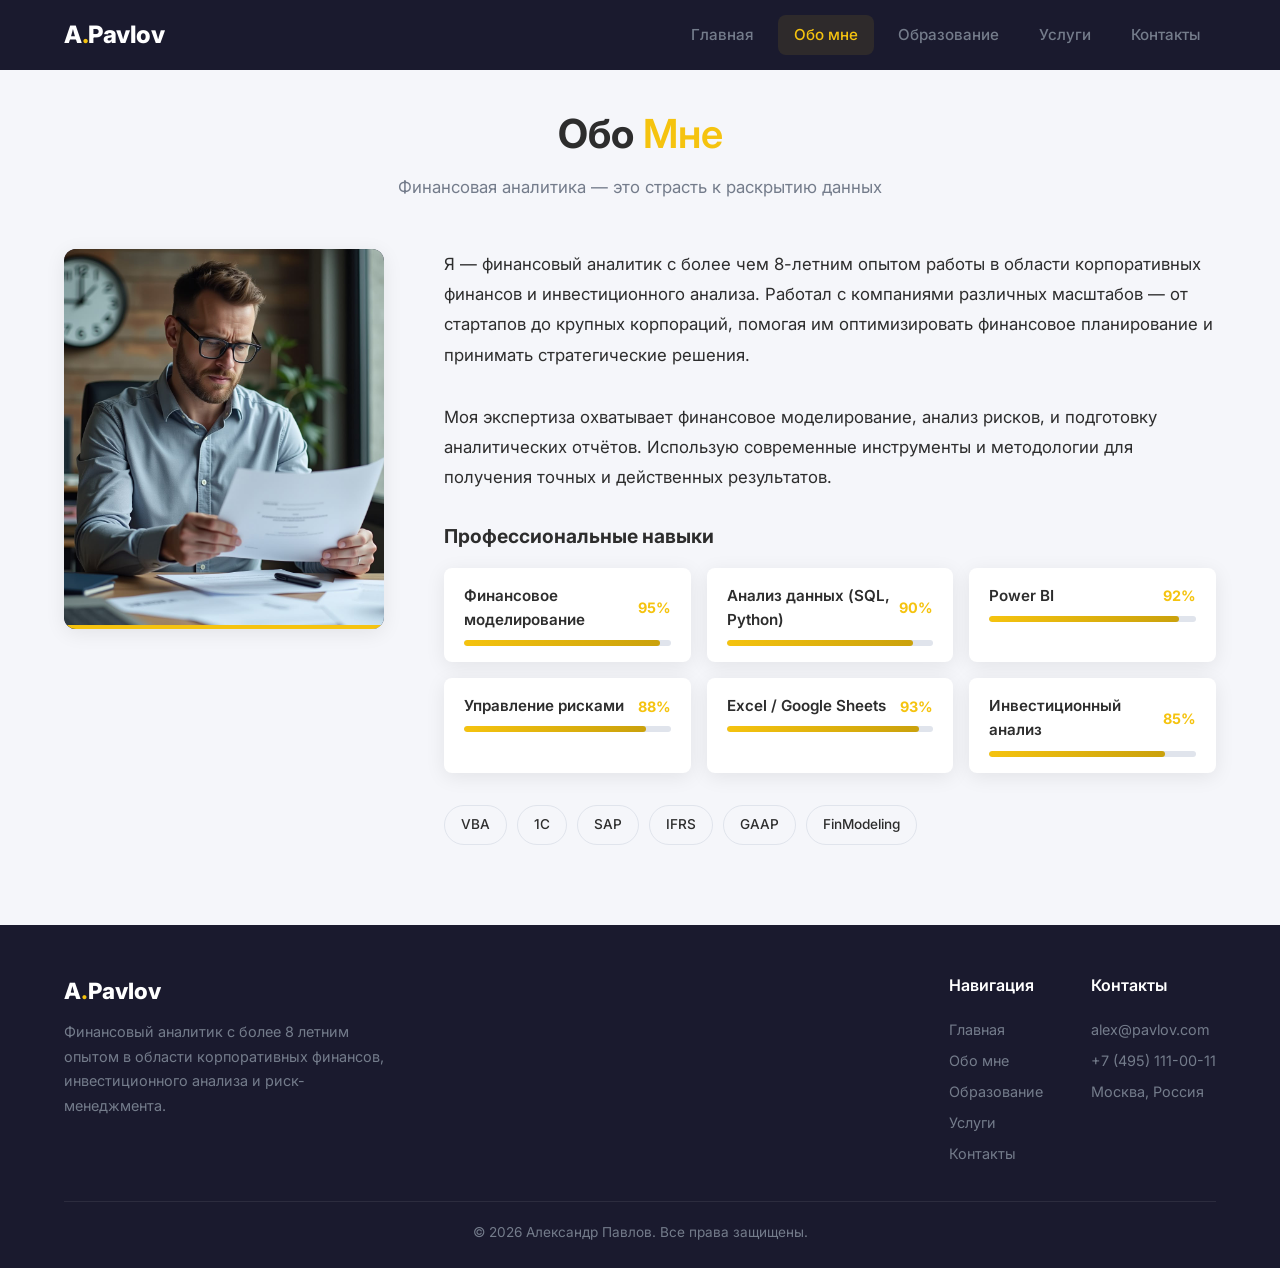
==== about.html @ 4148dcb4 "About секция + JS скрипты анимации" ====
<!DOCTYPE html>
<html lang="en">
<head>
    <meta charset="UTF-8">
    <meta name="viewport" content="width=device-width, initial-scale=1.0">
    <link rel="stylesheet" href="css/header.css">
    <link rel="stylesheet" href="css/navbar.css">
    <link rel="stylesheet" href="css/about.css">
    <link rel="stylesheet" href="css/footer.css">

    <title>PortfolioFinAnalitic</title>

</head>

<body>
    <nav class="navbar" id="navbar">
        <div class="container">
            <a href="index.html" class="navbar__logo">A<span>.</span>Pavlov</a>
            <div class="navbar__links" id="navLinks">
                <a href="index.html" class="navbar__link">Главная</a>
                <a href="about.html" class="navbar__link active">Обо мне</a>
                <a href="education.html" class="navbar__link">Образование</a>
                <a href="services.html" class="navbar__link">Услуги</a>
                <a href="contact.html" class="navbar__link">Контакты</a>
            </div>
            <button class="navbar__burger" id="burger" aria-label="Меню">
                <span></span>
                <span></span>
                <span></span>
            </button>
        </div>
    </nav>

    <!-- About section desig -->
    <section class="about">
        <div class="container">
            <h2 class="section-title reveal">Обо <span>Мне</span></h2>
            <p class="section-subtitle reveal">
                Финансовая аналитика — это страсть к раскрытию данных
            </p>

            <div class="about__content">
                <div class="about__image reveal">
                    <div class="about__photo">
                        <img src="img/about.jpg" alt="Александр Павлов" class="about__photo-img">
                        <div class="about__photo-ring"></div>
                    </div>
                </div>
                <div class="about__info">
                    <p class="about__bio reveal">
                        Я — финансовый аналитик с более чем 8-летним опытом работы в области 
                        корпоративных финансов и инвестиционного анализа. Работал с компаниями 
                        различных масштабов — от стартапов до крупных корпораций, помогая им 
                        оптимизировать финансовое планирование и принимать стратегические решения.
                    </p>
                    <p class="about__bio reveal">
                        Моя экспертиза охватывает финансовое моделирование, анализ рисков, и подготовку аналитических отчётов. 
                        Использую современные инструменты и методологии для получения точных и действенных результатов.
                    </p>

                    <h3 class="about__skills-title reveal">Профессиональные навыки</h3>
                    <div class="about__skills reveal">
                        <div class="about__skill" data-skill="95">
                            <div class="about__skill-header">
                                <span class="about__skill-name">Финансовое моделирование</span>
                                <span class="about__skill-percent">95%</span>
                            </div>
                            <div class="about__skill-bar">
                                <div class="about__skill-fill"></div>
                            </div>
                        </div>
                        <div class="about__skill" data-skill="90">
                            <div class="about__skill-header">
                                <span class="about__skill-name">Анализ данных (SQL, Python)</span>
                                <span class="about__skill-percent">90%</span>
                            </div>
                            <div class="about__skill-bar">
                                <div class="about__skill-fill"></div>
                            </div>
                        </div>
                        <div class="about__skill" data-skill="92">
                            <div class="about__skill-header">
                                <span class="about__skill-name">Power BI</span>
                                <span class="about__skill-percent">92%</span>
                            </div>
                            <div class="about__skill-bar">
                                <div class="about__skill-fill"></div>
                            </div>
                        </div>

                        <div class="about__skill" data-skill="88">
                            <div class="about__skill-header">
                                <span class="about__skill-name">Управление рисками</span>
                                <span class="about__skill-percent">88%</span>
                            </div>
                            <div class="about__skill-bar">
                                <div class="about__skill-fill"></div>
                            </div>
                        </div>
                        
                        <div class="about__skill" data-skill="93">
                            <div class="about__skill-header">
                                <span class="about__skill-name">Excel / Google Sheets</span>
                                <span class="about__skill-percent">93%</span>
                            </div>
                            <div class="about__skill-bar">
                                <div class="about__skill-fill"></div>
                            </div>
                        </div>

                        <div class="about__skill" data-skill="85">
                            <div class="about__skill-header">
                                <span class="about__skill-name">Инвестиционный анализ</span>
                                <span class="about__skill-percent">85%</span>
                            </div>
                            <div class="about__skill-bar">
                                <div class="about__skill-fill"></div>
                            </div>
                        </div>
                    </div>

                    <div class="about__tags reveal">
                        <span class="about__tag">VBA</span>
                        <span class="about__tag">1C</span>
                        <span class="about__tag">SAP</span>
                        <span class="about__tag">IFRS</span>
                        <span class="about__tag">GAAP</span>
                        <span class="about__tag">FinModeling</span>
                    </div>
                </div>
            </div>
        </div>
    </section>


    <!-- Footer section desig -->
    <footer class="footer">
        <div class="container">
            <div class="footer__content">
                <div class="footer__brand">
                    <div class="footer__brand-name">A<span>.</span>Pavlov</div>
                    <p class="footer__brand-desc">Финансовый аналитик с более 8 летним опытом в области корпоративных финансов, инвестиционного анализа и риск-менеджмента.</p>
                </div>
                <div class="footer__nav">
                    <div class="footer__col">
                        <div class="footer__col-title">Навигация</div>
                        <a href="index.html">Главная</a>
                        <a href="about.html">Обо мне</a>
                        <a href="education.html">Образование</a>
                        <a href="services.html">Услуги</a>
                        <a href="contact.html">Контакты</a>
                    </div>
                    <div class="footer__col">
                        <div class="footer__col-title">Контакты</div>
                        <a href="mailto:alexey@morozov.com">alex@pavlov.com</a>
                        <a href="tel:+74951234567">+7 (495) 111-00-11</a>
                        <a href="#">Москва, Россия</a>
                    </div>
                </div>
            </div>
            <div class="footer__bottom">
                &copy; 2026 Александр Павлов. Все права защищены.
            </div>
        </div>
    </footer>

    <script src="js/script.js"></script>
</body>
</html>
---- css/header.css ----
@import url('https://fonts.googleapis.com/css2?family=Inter:wght@300;400;500;600;700;800&display=swap');

*,
*::before,
*::after {
    margin: 0;
    padding: 0;
    box-sizing: border-box;
}

:root {
    --bg-light: #f5f6fa;
    --bg-dark: #1a1a2e;
    --bg-dark-alt: #16213e;
    --accent: #f5c30f;
    --accent-hover: #caa10c;
    --text-dark: #2d2d2d;
    --text-light: #ffffff;
    --text-muted: #747c8b;
    --card-bg: #ffffff;
    --card-shadow: 0 4px 20px rgba(0, 0, 0, 0.08);
    --card-shadow-hover: 0 8px 32px rgba(0, 0, 0, 0.14);
    --border-light: #e0e4ec;
    --transition: 0.3s ease;
    --radius: 12px;
    --radius-sm: 8px;
    --max-width: 1200px;
}

html {
    scroll-behavior: smooth;
}

body {
    font-family: 'Inter', -apple-system, BlinkMacSystemFont, sans-serif;
    background-color: var(--bg-light);
    color: var(--text-dark);
    line-height: 1.6;
    -webkit-font-smoothing: antialiased;
}

a {
    text-decoration: none;
    color: inherit;
    transition: color var(--transition);
}

ul {
    list-style: none;
}

img {
    max-width: 100%;
    display: block;
}

h1, h2, h3, h4, h5, h6 {
    line-height: 1.2;
    font-weight: 700;
}

h1 {
    font-size: clamp(2.2rem, 5vw, 3.5rem);
}

h2 {
    font-size: clamp(1.8rem, 4vw, 2.5rem);
}

h3 {
    font-size: 1.3rem;
}

.container {
    width: 100%;
    max-width: var(--max-width);
    margin: 0 auto;
    padding: 0 24px;
}

.section {
    padding: 80px 0;
}

.section-title {
    text-align: center;
    margin-bottom: 16px;
    color: var(--text-dark);
}

.section-subtitle {
    text-align: center;
    color: var(--text-muted);
    margin-bottom: 48px;
    font-size: 1.05rem;
}

.btn {
    display: inline-block;
    padding: 14px 32px;
    border-radius: var(--radius-sm);
    font-weight: 600;
    font-size: 1rem;
    cursor: pointer;
    border: none;
    transition: all var(--transition);
}

.btn-primary {
    background: var(--accent);
    color: var(--bg-dark);
}

.btn-primary:hover {
    background: var(--accent-hover);
    transform: translateY(-2px);
    box-shadow: 0 6px 20px rgba(226, 183, 20, 0.35);
}

.btn-outline {
    background: transparent;
    color: var(--text-light);
    border: 2px solid var(--accent);
}

.btn-outline:hover {
    background: var(--accent);
    color: var(--bg-dark);
}

.reveal {
    opacity: 0;
    transform: translateY(30px);
    transition: opacity 0.6s ease, transform 0.6s ease;
}

.reveal.visible {
    opacity: 1;
    transform: translateY(0);
}
---- css/navbar.css ----
.navbar {
    position: fixed;
    top: 0;
    left: 0;
    width: 100%;
    z-index: 1000;
    background: var(--bg-dark);
    padding: 0 24px;
    transition: box-shadow var(--transition);
}

.navbar.scrolled {
    box-shadow: 0 2px 20px rgba(0, 0, 0, 0.3);
}

.navbar .container {
    display: flex;
    align-items: center;
    justify-content: space-between;
    height: 70px;
}

.navbar__logo {
    font-size: 1.5rem;
    font-weight: 800;
    color: var(--text-light);
    letter-spacing: -0.5px;
}

.navbar__logo span {
    color: var(--accent);
}

.navbar__links {
    display: flex;
    align-items: center;
    gap: 8px;
}

.navbar__link {
    color: var(--text-muted);
    font-weight: 500;
    font-size: 0.95rem;
    padding: 8px 16px;
    border-radius: var(--radius-sm);
    transition: all var(--transition);
}

.navbar__link:hover {
    color: var(--text-light);
    background: rgba(255, 255, 255, 0.07);
}

.navbar__link.active {
    color: var(--accent);
    background: rgba(226, 183, 20, 0.1);
}

.navbar__burger {
    display: none;
    flex-direction: column;
    gap: 5px;
    cursor: pointer;
    padding: 4px;
    background: none;
    border: none;
}

.navbar__burger span {
    display: block;
    width: 26px;
    height: 2px;
    background: var(--text-light);
    border-radius: 2px;
    transition: all var(--transition);
}

.navbar__burger.open span:nth-child(1) {
    transform: rotate(45deg) translate(5px, 5px);
}

.navbar__burger.open span:nth-child(2) {
    opacity: 0;
}

.navbar__burger.open span:nth-child(3) {
    transform: rotate(-45deg) translate(5px, -5px);
}
---- css/about.css ----
.about {
    padding-top: 110px;
    padding-bottom: 80px;
}

.about__content {
    display: flex;
    gap: 60px;
    align-items: flex-start;
}

.section-title span {
    color: var(--accent);
    font-weight: 600;
}

.about__image {
    flex: 0 0 320px;
}

.about__photo {
    width: 320px;
    height: 380px;
    border-radius: var(--radius);
    background: linear-gradient(135deg, var(--bg-dark), var(--bg-dark-alt));
    display: flex;
    align-items: center;
    justify-content: center;
    font-size: 6rem;
    color: var(--accent);
    box-shadow: var(--card-shadow);
    position: relative;
    overflow: hidden;
}

.about__photo::after {
    content: '';
    position: absolute;
    bottom: 0;
    left: 0;
    right: 0;
    height: 4px;
    background: var(--accent);
}

.about__info {
    flex: 1;
}

.about__bio {
    font-size: 1.05rem;
    line-height: 1.8;
    color: var(--text-dark);
    margin-bottom: 32px;
}

.about__skills-title {
    font-size: 1.2rem;
    font-weight: 700;
    margin-bottom: 20px;
    color: var(--text-dark);
}

.about__skills {
    display: grid;
    grid-template-columns: repeat(auto-fill, minmax(240px, 1fr));
    gap: 16px;
    margin-bottom: 32px;
}

.about__skill {
    background: var(--card-bg);
    padding: 16px 20px;
    border-radius: var(--radius-sm);
    box-shadow: var(--card-shadow);
    transition: all var(--transition);
}

.about__skill:hover {
    box-shadow: var(--card-shadow-hover);
    transform: translateY(-2px);
}

.about__skill-header {
    display: flex;
    justify-content: space-between;
    align-items: center;
    margin-bottom: 8px;
}

.about__skill-name {
    font-weight: 600;
    font-size: 0.95rem;
}

.about__skill-percent {
    color: var(--accent);
    font-weight: 700;
    font-size: 0.9rem;
}

.about__skill-bar {
    width: 100%;
    height: 6px;
    background: var(--border-light);
    border-radius: 3px;
    overflow: hidden;
}

.about__skill-fill {
    height: 100%;
    background: linear-gradient(90deg, var(--accent), var(--accent-hover));
    border-radius: 3px;
    width: 0;
    transition: width 1s ease;
}

.about__tags {
    display: flex;
    flex-wrap: wrap;
    gap: 10px;
}

.about__tag {
    background: var(--bg-light);
    color: var(--text-dark);
    padding: 8px 16px;
    border-radius: 20px;
    font-size: 0.85rem;
    font-weight: 500;
    border: 1px solid var(--border-light);
    transition: all var(--transition);
}

.about__tag:hover {
    border-color: var(--accent);
    color: var(--accent);
}

@media (max-width: 800px) {
    .about__content {
        flex-direction: column;
        align-items: center;
    }

    .about__image {
        flex: none;
    }

    .about__photo {
        width: 250px;
        height: 300px;
        font-size: 4.5rem;
    }

    .about__info {
        text-align: center;
    }

    .about__tags {
        justify-content: center;
    }
}
---- css/footer.css ----
.footer {
    background: var(--bg-dark);
    color: var(--text-muted);
    padding: 48px 0 24px;
}

.footer__content {
    display: flex;
    justify-content: space-between;
    align-items: flex-start;
    flex-wrap: wrap;
    gap: 32px;
    margin-bottom: 32px;
}

.footer__brand {
    max-width: 320px;
}

.footer__brand-name {
    font-size: 1.4rem;
    font-weight: 800;
    color: var(--text-light);
    margin-bottom: 12px;
}

.footer__brand-name span {
    color: var(--accent);
}

.footer__brand-desc {
    font-size: 0.9rem;
    line-height: 1.7;
}

.footer__nav {
    display: flex;
    gap: 48px;
}

.footer__col-title {
    color: var(--text-light);
    font-weight: 600;
    font-size: 1rem;
    margin-bottom: 16px;
}

.footer__col a {
    display: block;
    color: var(--text-muted);
    font-size: 0.9rem;
    padding: 4px 0;
    transition: color var(--transition);
}

.footer__col a:hover {
    color: var(--accent);
}

.footer__socials {
    display: flex;
    gap: 12px;
    margin-top: 12px;
}

.footer__social-link {
    width: 40px;
    height: 40px;
    border-radius: 50%;
    background: rgba(255, 255, 255, 0.07);
    display: flex;
    align-items: center;
    justify-content: center;
    color: var(--text-muted);
    font-size: 1.1rem;
    transition: all var(--transition);
}

.footer__social-link:hover {
    background: var(--accent);
    color: var(--bg-dark);
}

.footer__bottom {
    border-top: 1px solid rgba(255, 255, 255, 0.08);
    padding-top: 20px;
    text-align: center;
    font-size: 0.85rem;
}

@media (max-width: 768px) {
    .footer__content {
        flex-direction: column;
        align-items: center;
        text-align: center;
    }

    .footer__brand {
        max-width: 100%;
    }

    .footer__nav {
        flex-direction: column;
        gap: 24px;
        align-items: center;
    }

    .footer__socials {
        justify-content: center;
    }
}
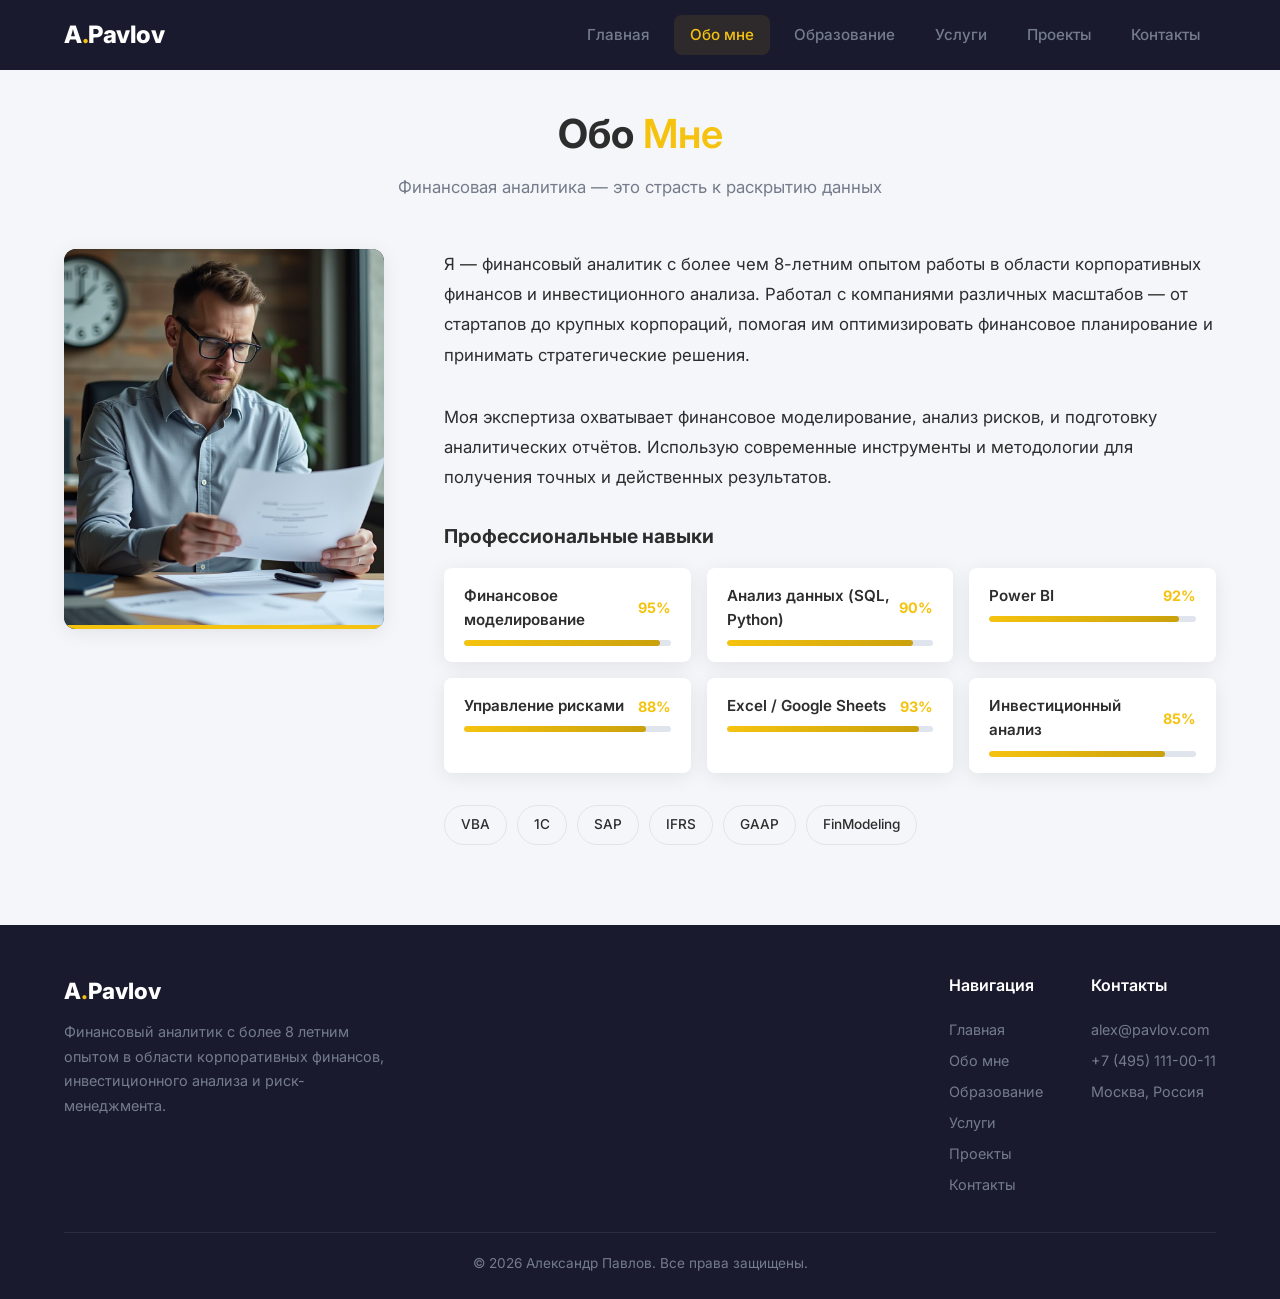
==== commit 4aa848c6: "Реализация Contact + Portfolio и доработки анимации в Проектах" ====
--- a/about.html
+++ b/about.html
@@ -21,6 +21,7 @@
                 <a href="about.html" class="navbar__link active">Обо мне</a>
                 <a href="education.html" class="navbar__link">Образование</a>
                 <a href="services.html" class="navbar__link">Услуги</a>
+                <a href="portfolio.html" class="navbar__link">Проекты</a>
                 <a href="contact.html" class="navbar__link">Контакты</a>
             </div>
             <button class="navbar__burger" id="burger" aria-label="Меню">
@@ -148,6 +149,7 @@
                         <a href="about.html">Обо мне</a>
                         <a href="education.html">Образование</a>
                         <a href="services.html">Услуги</a>
+                        <a href="portfolio.html">Проекты</a>
                         <a href="contact.html">Контакты</a>
                     </div>
                     <div class="footer__col">
--- a/css/navbar.css
+++ b/css/navbar.css
@@ -86,3 +86,64 @@
 .navbar__burger.open span:nth-child(3) {
     transform: rotate(-45deg) translate(5px, -5px);
 }
+
+/* === Responsive === */
+
+@media (max-width: 768px) {
+    .navbar .container {
+        position: relative;
+    }
+
+    .navbar__burger {
+        display: flex;
+    }
+
+    .navbar__links {
+        position: absolute;
+        top: 70px;
+        left: 0;
+        width: 100%;
+        background: var(--bg-dark);
+        flex-direction: column;
+        align-items: stretch;
+        gap: 0;
+        padding: 0 24px;
+        max-height: 0;
+        overflow: hidden;
+        opacity: 0;
+        transition: max-height 0.35s ease, opacity 0.3s ease, padding 0.35s ease;
+        box-shadow: none;
+    }
+
+    .navbar__links.open {
+        max-height: 400px;
+        opacity: 1;
+        padding: 8px 24px 20px;
+        box-shadow: 0 8px 24px rgba(0, 0, 0, 0.3);
+    }
+
+    .navbar__link {
+        padding: 14px 16px;
+        font-size: 1rem;
+        border-radius: var(--radius-sm);
+    }
+
+    .navbar__link:hover {
+        background: rgba(255, 255, 255, 0.07);
+    }
+}
+
+@media (max-width: 480px) {
+    .navbar__logo {
+        font-size: 1.3rem;
+    }
+
+    .navbar__links.open {
+        padding: 8px 16px 16px;
+    }
+
+    .navbar__link {
+        padding: 12px 12px;
+        font-size: 0.95rem;
+    }
+}
